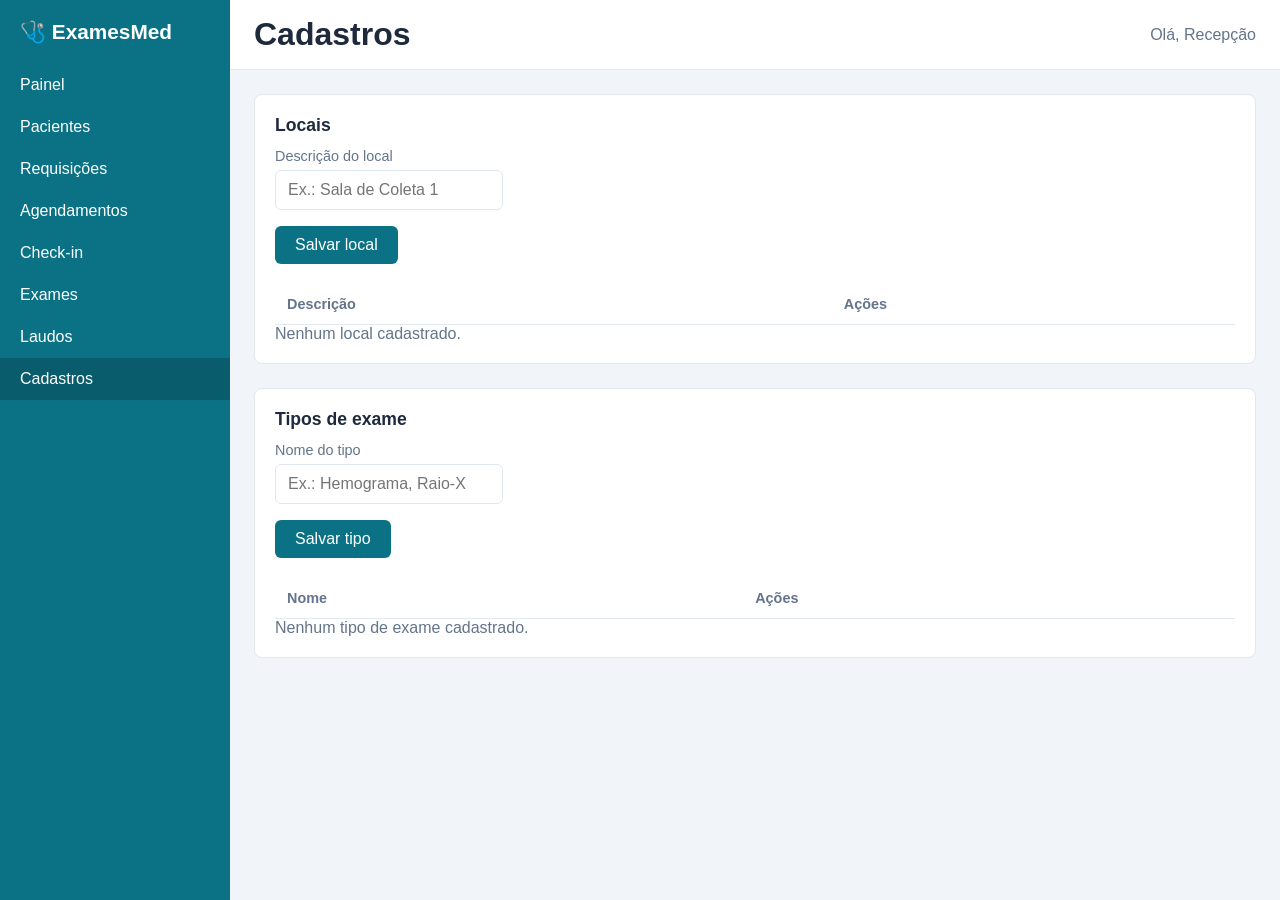
==== pages/cadastros.html @ c2f8bd80 "feat: tela de cadastros auxiliares (locais e tipos de exame)" ====
<!DOCTYPE html>
<html lang="pt-BR">
<head>
  <meta charset="UTF-8">
  <meta name="viewport" content="width=device-width, initial-scale=1.0">
  <title>Cadastros | Controle de Exames Médicos</title>
  <link rel="stylesheet" href="../css/style.css">
</head>
<body>
  <div class="layout">

    <!-- MENU LATERAL: o link "ativo" agora é o de Cadastros -->
    <aside class="sidebar">
      <div class="sidebar__logo">🩺 ExamesMed</div>
      <nav class="sidebar__menu">
        <a href="../index.html">Painel</a>
        <a href="pacientes.html">Pacientes</a>
        <a href="requisicoes.html">Requisições</a>
        <a href="agendamentos.html">Agendamentos</a>
        <a href="checkin.html">Check-in</a>
        <a href="exames.html">Exames</a>
        <a href="laudos.html">Laudos</a>
        <a href="cadastros.html" class="ativo">Cadastros</a>
      </nav>
    </aside>

    <div class="conteudo">
      <header class="topo">
        <h1>Cadastros</h1>
        <span class="topo__usuario">Olá, Recepção</span>
      </header>

      <main class="principal">

        <!-- ===== PAINEL 1: LOCAIS (tabela tbLocal do DER) ===== -->
        <section class="painel">
          <h2>Locais</h2>

          <!-- Formulário de um campo só: a descrição do local -->
          <form id="form-local" class="formulario">
            <div class="campo">
              <label for="descricao-local">Descrição do local</label>
              <input type="text" id="descricao-local" placeholder="Ex.: Sala de Coleta 1" required>
            </div>
            <div class="formulario__acoes">
              <button type="submit" class="botao">Salvar local</button>
            </div>
          </form>

          <!-- Tabela de locais: o JS preenche o <tbody> -->
          <div class="tabela-wrapper">
            <table class="tabela">
              <thead>
                <tr>
                  <th>Descrição</th>
                  <th>Ações</th>
                </tr>
              </thead>
              <tbody id="lista-locais"></tbody>
            </table>
          </div>
          <p id="vazio-locais" class="vazio">Nenhum local cadastrado.</p>
        </section>

        <!-- ===== PAINEL 2: TIPOS DE EXAME (tabela tbTipoAgendaMedica do DER) ===== -->
        <section class="painel">
          <h2>Tipos de exame</h2>

          <form id="form-tipo" class="formulario">
            <div class="campo">
              <label for="nome-tipo">Nome do tipo</label>
              <input type="text" id="nome-tipo" placeholder="Ex.: Hemograma, Raio-X" required>
            </div>
            <div class="formulario__acoes">
              <button type="submit" class="botao">Salvar tipo</button>
            </div>
          </form>

          <div class="tabela-wrapper">
            <table class="tabela">
              <thead>
                <tr>
                  <th>Nome</th>
                  <th>Ações</th>
                </tr>
              </thead>
              <tbody id="lista-tipos"></tbody>
            </table>
          </div>
          <p id="vazio-tipos" class="vazio">Nenhum tipo de exame cadastrado.</p>
        </section>

      </main>
    </div>

  </div>
    <!-- Carrega o JavaScript da página -->
  <script src="../js/cadastros.js"></script>
</body>
</html>
---- css/style.css ----
/* ===== VARIÁVEIS: cores guardadas em um lugar só.
   Para mudar o tema, basta alterar aqui. ===== */
:root {
  --cor-principal: #0b7285;
  --cor-principal-escura: #095c6b;
  --cor-fundo: #f1f5f9;
  --cor-texto: #1e293b;
  --cor-texto-suave: #64748b;
  --cor-borda: #e2e8f0;
  --branco: #ffffff;
}

/* ===== RESET: zera as margens padrão do navegador.
   box-sizing faz o padding não aumentar o tamanho das caixas. ===== */
* {
  margin: 0;
  padding: 0;
  box-sizing: border-box;
}

/* ===== BASE: fonte, fundo e cor do texto da página toda ===== */
body {
  font-family: "Segoe UI", Arial, sans-serif;
  background: var(--cor-fundo);
  color: var(--cor-texto);
}

/* ===== LAYOUT: flex coloca menu e conteúdo lado a lado.
   min-height deixa a página com a altura da tela inteira. ===== */
.layout {
  display: flex;
  min-height: 100vh;
}

/* ===== MENU LATERAL: coluna fixa de 230px à esquerda ===== */
.sidebar {
  width: 230px;
  background: var(--cor-principal);
  color: var(--branco);
  padding: 20px 0;
}

.sidebar__logo {
  font-size: 1.3rem;
  font-weight: 700;
  padding: 0 20px 20px;
}

/* Cada link do menu ocupa a linha toda (display: block) */
.sidebar__menu a {
  display: block;
  padding: 12px 20px;
  color: var(--branco);
  text-decoration: none; /* tira o sublinhado */
}

/* Destaca o link quando passa o mouse ou quando é a página atual */
.sidebar__menu a:hover,
.sidebar__menu a.ativo {
  background: var(--cor-principal-escura);
}

/* ===== ÁREA DE CONTEÚDO: flex: 1 ocupa o espaço que sobrou ===== */
.conteudo {
  flex: 1;
}

/* Cabeçalho: título à esquerda e usuário à direita */
.topo {
  display: flex;
  justify-content: space-between;
  align-items: center;
  background: var(--branco);
  padding: 16px 24px;
  border-bottom: 1px solid var(--cor-borda);
}

.topo__usuario {
  color: var(--cor-texto-suave);
}

.principal {
  padding: 24px;
}

/* ===== CARDS: grid cria colunas automáticas.
   Cada card tem no mínimo 180px e o resto se ajusta à tela. ===== */
.cards {
  display: grid;
  grid-template-columns: repeat(auto-fit, minmax(180px, 1fr));
  gap: 16px;
  margin-bottom: 24px;
}

/* Cada card: número em cima e título embaixo */
.card {
  display: flex;
  flex-direction: column;
  gap: 4px;
  background: var(--branco);
  padding: 20px;
  border-radius: 8px; /* cantos arredondados */
  border: 1px solid var(--cor-borda);
}

.card__numero {
  font-size: 2rem;
  font-weight: 700;
  color: var(--cor-principal);
}

.card__titulo {
  color: var(--cor-texto-suave);
}

/* ===== PAINEL: caixa branca para listas e tabelas ===== */
.painel {
  background: var(--branco);
  padding: 20px;
  border-radius: 8px;
  border: 1px solid var(--cor-borda);
}

.painel h2 {
  margin-bottom: 12px;
  font-size: 1.1rem;
}

/* Texto cinza para mensagens de "lista vazia" */
.vazio {
  color: var(--cor-texto-suave);
}
/* ===== ESPAÇO ENTRE PAINÉIS: dá distância quando há mais de um na página ===== */
.painel + .painel {
  margin-top: 24px;
}

/* ===== FORMULÁRIO: grid com colunas automáticas, igual aos cards ===== */
.formulario {
  display: grid;
  grid-template-columns: repeat(auto-fit, minmax(220px, 1fr));
  gap: 16px;
}

/* Cada campo: texto em cima e input embaixo */
.campo {
  display: flex;
  flex-direction: column;
  gap: 6px;
}

.campo label {
  font-size: 0.9rem;
  color: var(--cor-texto-suave);
}

/* Estilo comum de todos os inputs (texto, data e busca) */
.campo input,
.busca {
  padding: 10px 12px;
  border: 1px solid var(--cor-borda);
  border-radius: 6px;
  font-size: 1rem;
}

/* Destaque quando o campo está selecionado */
.campo input:focus,
.busca:focus {
  outline: 2px solid var(--cor-principal);
  border-color: transparent;
}

/* Linha dos botões ocupa a largura toda do grid (de coluna 1 até a última) */
.formulario__acoes {
  grid-column: 1 / -1;
  display: flex;
  gap: 10px;
}

/* ===== BOTÕES ===== */
.botao {
  padding: 10px 20px;
  border: none;
  border-radius: 6px;
  background: var(--cor-principal);
  color: var(--branco);
  font-size: 1rem;
  cursor: pointer;
}

.botao:hover {
  background: var(--cor-principal-escura);
}

/* Variação cinza: usada no botão "Limpar" */
.botao--cinza {
  background: var(--cor-texto-suave);
}

/* ===== BUSCA ===== */
.busca {
  width: 100%;
  margin-bottom: 16px;
}

/* ===== TABELA ===== */
.tabela-wrapper {
  overflow-x: auto; /* rolagem horizontal em telas pequenas */
}

.tabela {
  width: 100%;
  border-collapse: collapse; /* junta as bordas das células */
}

.tabela th,
.tabela td {
  text-align: left;
  padding: 12px;
  border-bottom: 1px solid var(--cor-borda);
}

.tabela th {
  color: var(--cor-texto-suave);
  font-size: 0.9rem;
}
/* ===== BOTÃO EXCLUIR: variação vermelha e menor ===== */
.botao--perigo {
  background: #c92a2a;
}

.botao--perigo:hover {
  background: #a61e1e;
}

.botao--pequeno {
  padding: 6px 12px;
  font-size: 0.85rem;
}
/* ===== ESPAÇO ENTRE O FORMULÁRIO E A TABELA, nas telas com formulário + lista ===== */
.formulario + .tabela-wrapper {
  margin-top: 20px;
}
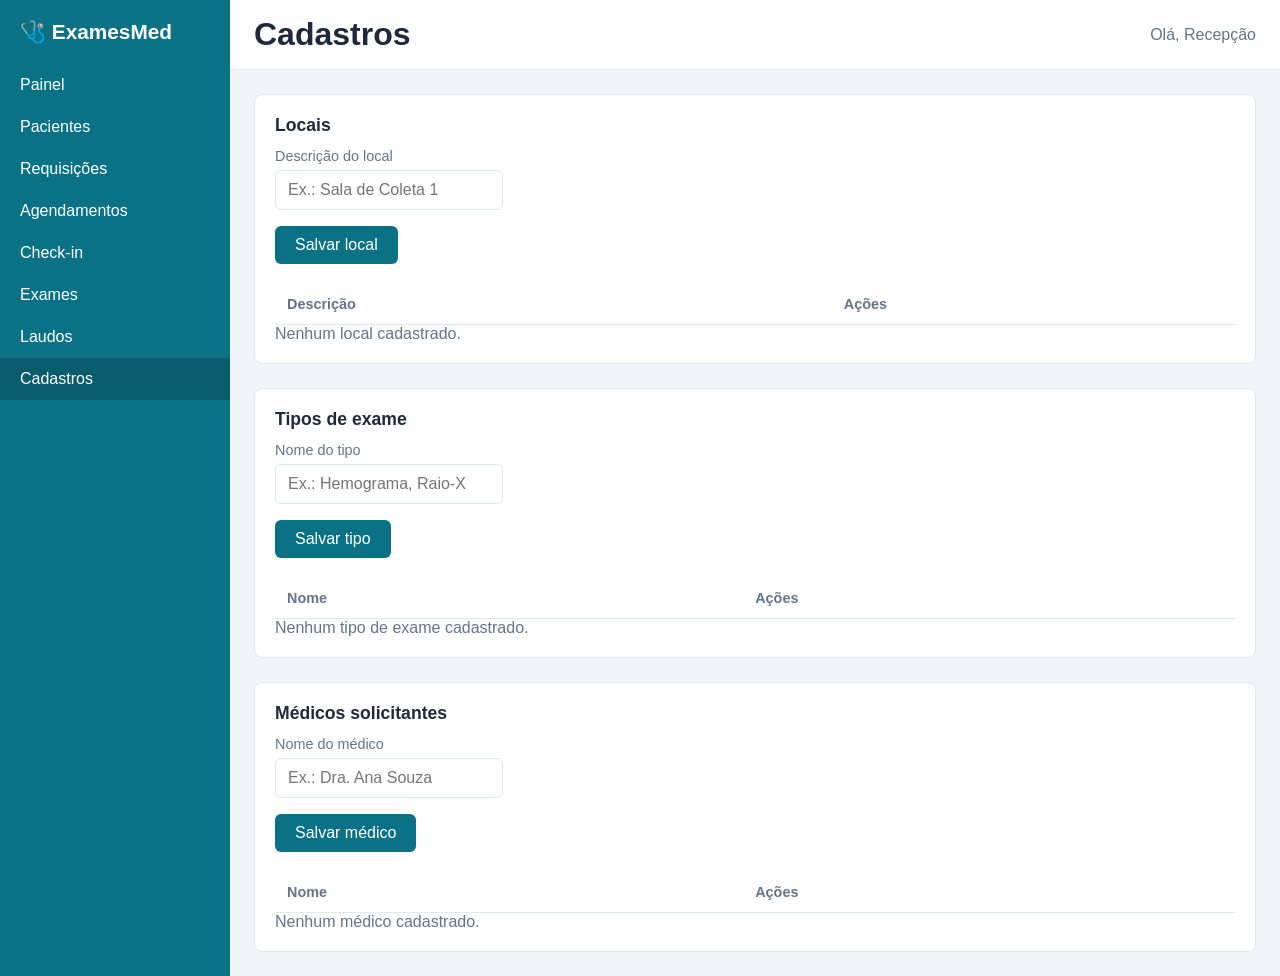
==== commit ab9053ba: "feat: adiciona cadastro de médicos solicitantes" ====
--- a/pages/cadastros.html
+++ b/pages/cadastros.html
@@ -89,6 +89,33 @@
           </div>
           <p id="vazio-tipos" class="vazio">Nenhum tipo de exame cadastrado.</p>
         </section>
+                <!-- ===== PAINEL 3: MÉDICOS (simplificação do medico_id do DER) ===== -->
+        <section class="painel">
+          <h2>Médicos solicitantes</h2>
+
+          <form id="form-medico" class="formulario">
+            <div class="campo">
+              <label for="nome-medico">Nome do médico</label>
+              <input type="text" id="nome-medico" placeholder="Ex.: Dra. Ana Souza" required>
+            </div>
+            <div class="formulario__acoes">
+              <button type="submit" class="botao">Salvar médico</button>
+            </div>
+          </form>
+
+          <div class="tabela-wrapper">
+            <table class="tabela">
+              <thead>
+                <tr>
+                  <th>Nome</th>
+                  <th>Ações</th>
+                </tr>
+              </thead>
+              <tbody id="lista-medicos"></tbody>
+            </table>
+          </div>
+          <p id="vazio-medicos" class="vazio">Nenhum médico cadastrado.</p>
+        </section>
 
       </main>
     </div>
